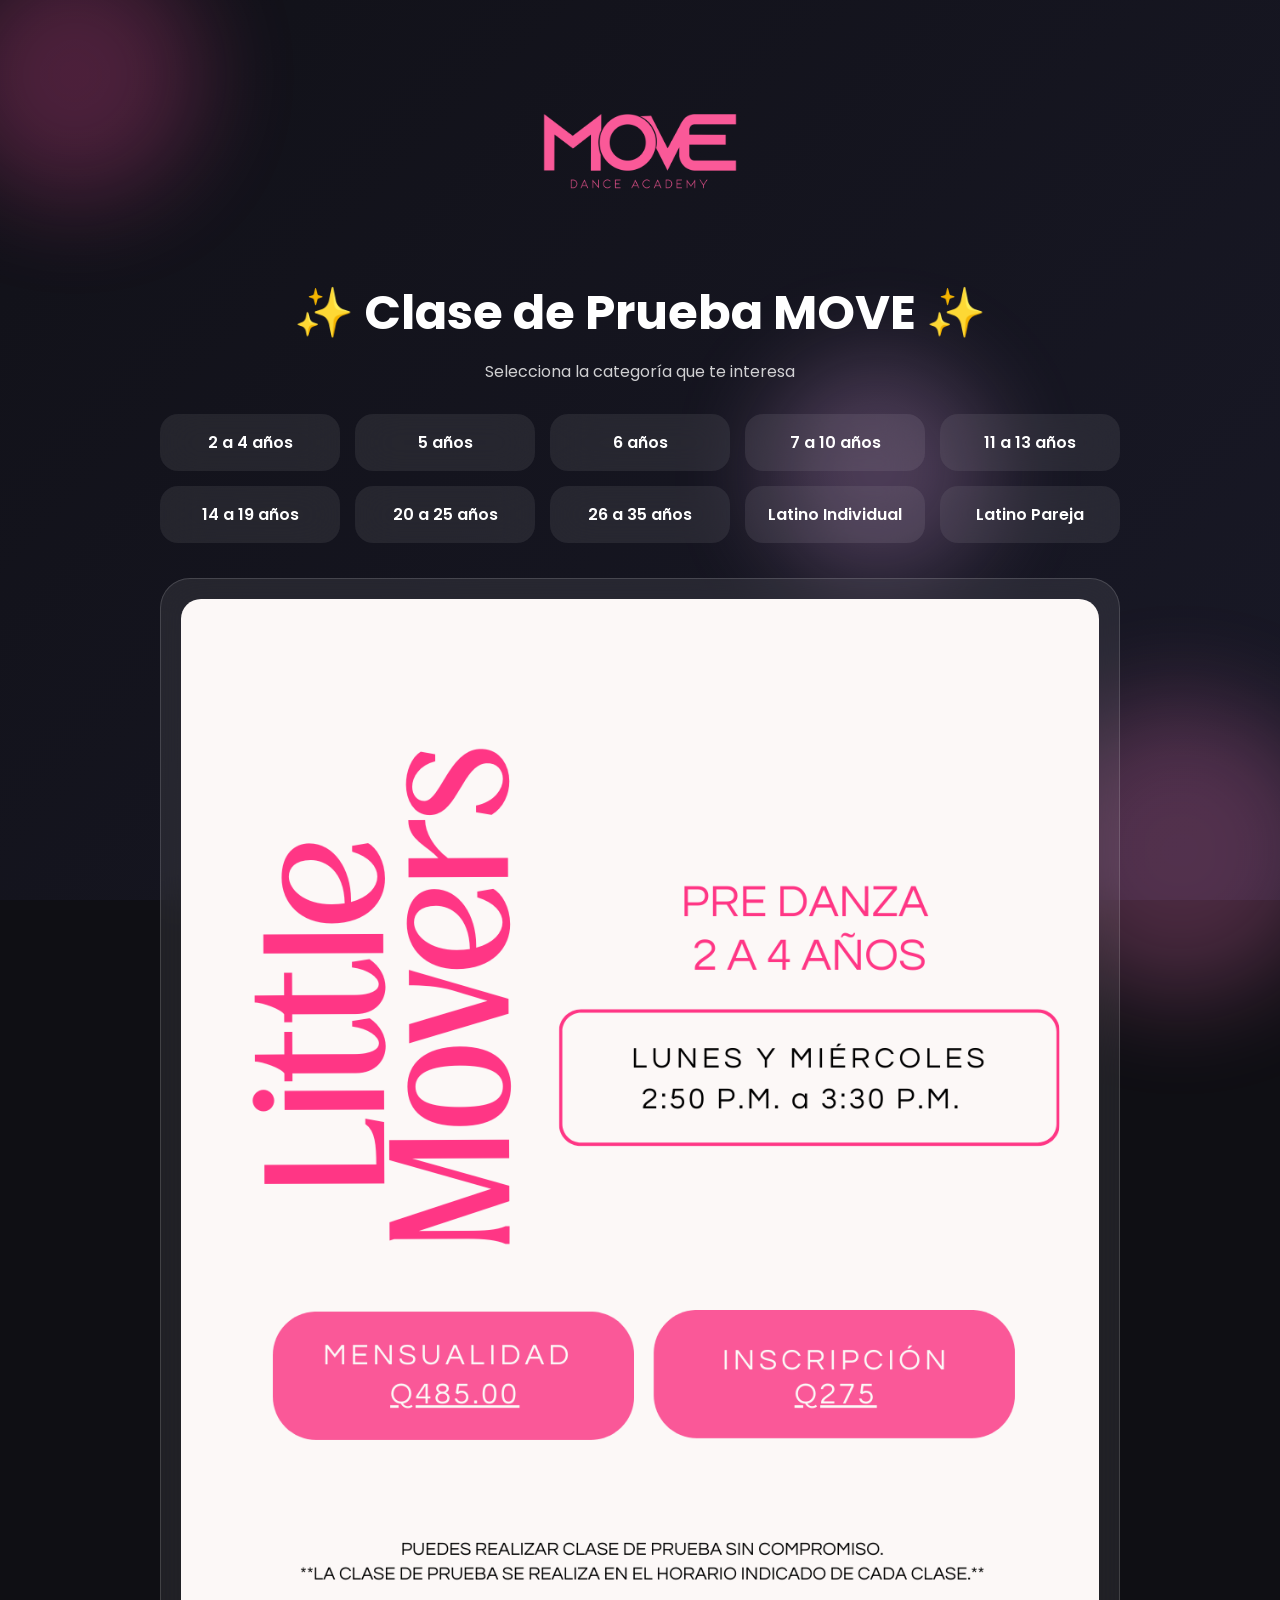
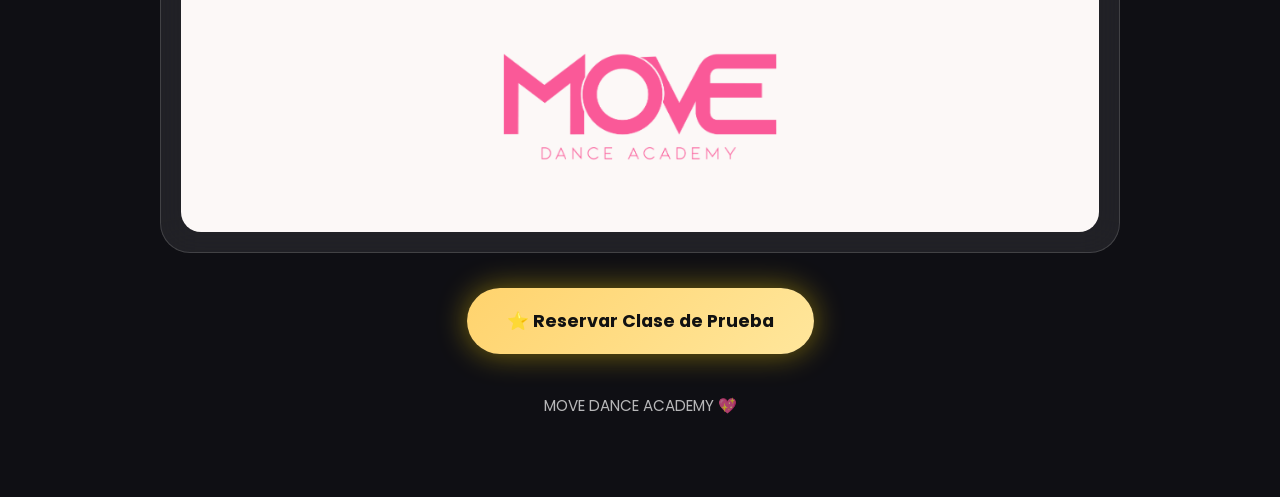
==== index.html @ 004f7cfc "Update index.html" ====
<!DOCTYPE html>
<html lang="es">
<head>
<meta charset="UTF-8">
<meta name="viewport" content="width=device-width, initial-scale=1.0">

<title>Clase de Prueba | MOVE Dance Academy</title>

<link rel="preconnect" href="https://fonts.googleapis.com">
<link rel="preconnect" href="https://fonts.gstatic.com" crossorigin>

<link href="https://fonts.googleapis.com/css2?family=Poppins:wght@300;400;500;600;700;800&display=swap" rel="stylesheet">

<link rel="stylesheet" href="styles.css">
</head>

<body>

<div class="background"></div>

<div class="floating floating1"></div>
<div class="floating floating2"></div>
<div class="floating floating3"></div>

<main class="container">

<img src="logo.png" class="logo" alt="MOVE">

<h1>✨ Clase de Prueba MOVE ✨</h1>

<p class="subtitle">
Selecciona la categoría que te interesa
</p>

<div class="buttons">

<button onclick="showImage('2a4.png')">
 2 a 4 años
</button>

<button onclick="showImage('5anos.png')">
 5 años
</button>

<button onclick="showImage('6anos.png')">
 6 años
</button>

<button onclick="showImage('7a10.png')">
 7 a 10 años
</button>

<button onclick="showImage('11a13.png')">
 11 a 13 años
</button>

<button onclick="showImage('14a19.png')">
 14 a 19 años
</button>

<button onclick="showImage('20a25.png')">
 20 a 25 años
</button>

<button onclick="showImage('26a35.png')">
 26 a 35 años
</button>

<button onclick="showImage('latino-individual.png')">
 Latino Individual
</button>

<button onclick="showImage('latino-pareja.png')">
 Latino Pareja
</button>

</div>

<div class="image-card">

<img
id="scheduleImage"
src="2a4.png"
alt="Horarios MOVE">

</div>

<a
class="trial-button"
href="https://airtable.com/appPEfqYLEyfLcRJE/pagK5FDekjquR8C4B/form"
target="_blank">

⭐ Reservar Clase de Prueba

</a>

<div class="footer">

MOVE DANCE ACADEMY 💖

</div>

</main>

<script src="script.js"></script>

</body>
</html>
---- styles.css ----
*{
margin:0;
padding:0;
box-sizing:border-box;
font-family:'Poppins',sans-serif;
}

body{
background:#0f0f14;
overflow-x:hidden;
min-height:100vh;
color:white;
}

.background{
position:fixed;
inset:0;
background:
linear-gradient(
135deg,
#111118,
#1b1b2b,
#2c1d33,
#111118
);
background-size:400% 400%;
animation:bgMove 15s ease infinite;
z-index:-3;
}

@keyframes bgMove{
0%{background-position:0% 50%;}
50%{background-position:100% 50%;}
100%{background-position:0% 50%;}
}

.floating{
position:fixed;
border-radius:50%;
filter:blur(50px);
opacity:.25;
z-index:-2;
}

.floating1{
width:250px;
height:250px;
background:#ff4fa3;
top:-50px;
left:-50px;
animation:float1 10s ease-in-out infinite;
}

.floating2{
width:300px;
height:300px;
background:#ff7cc5;
bottom:-100px;
right:-50px;
animation:float2 14s ease-in-out infinite;
}

.floating3{
width:220px;
height:220px;
background:#f7b6ff;
top:40%;
left:60%;
animation:float3 12s ease-in-out infinite;
}

@keyframes float1{
50%{transform:translateY(80px);}
}

@keyframes float2{
50%{transform:translateY(-80px);}
}

@keyframes float3{
50%{
transform:
translate(-50px,50px);
}
}

.container{
width:min(1000px,95%);
margin:auto;
padding:40px 20px 80px;
text-align:center;
}

.logo{
width:280px;
max-width:80%;
margin-bottom:20px;

animation:logoFloat 4s ease-in-out infinite;
}

@keyframes logoFloat{
50%{
transform:translateY(-12px);
}
}

h1{
font-size:clamp(2rem,5vw,3rem);
margin-bottom:10px;
}

.subtitle{
opacity:.8;
margin-bottom:30px;
}

.buttons{
display:grid;
grid-template-columns:
repeat(auto-fit,minmax(180px,1fr));
gap:15px;
margin-bottom:35px;
}

.buttons button{

border:none;

cursor:pointer;

padding:16px;

border-radius:18px;

background:rgba(255,255,255,.08);

backdrop-filter:blur(20px);

color:white;

font-size:1rem;

font-weight:600;

transition:.3s;
}

.buttons button:hover{

transform:translateY(-4px);

background:rgba(255,255,255,.15);

box-shadow:
0 10px 30px rgba(255,79,163,.35);
}

.image-card{

background:rgba(255,255,255,.08);

backdrop-filter:blur(20px);

border:1px solid rgba(255,255,255,.15);

border-radius:30px;

padding:20px;

margin-bottom:35px;
}

.image-card img{

width:100%;

border-radius:20px;

display:block;
}

.trial-button{

display:inline-block;

padding:20px 40px;

border-radius:999px;

text-decoration:none;

font-weight:700;

font-size:1.1rem;

color:#111;

background:
linear-gradient(
135deg,
#ffd36d,
#fff0b3,
#ffd36d
);

background-size:300% 300%;

animation:goldGlow 4s linear infinite;

box-shadow:
0 0 30px rgba(255,215,0,.45);

transition:.3s;
}

.trial-button:hover{

transform:scale(1.05);
}

@keyframes goldGlow{

0%{
background-position:0% 50%;
}

100%{
background-position:100% 50%;
}
}

.footer{

margin-top:40px;

opacity:.7;

font-size:.95rem;
}

@media(max-width:768px){

.logo{
width:220px;
}

.buttons{
grid-template-columns:1fr;
}
}
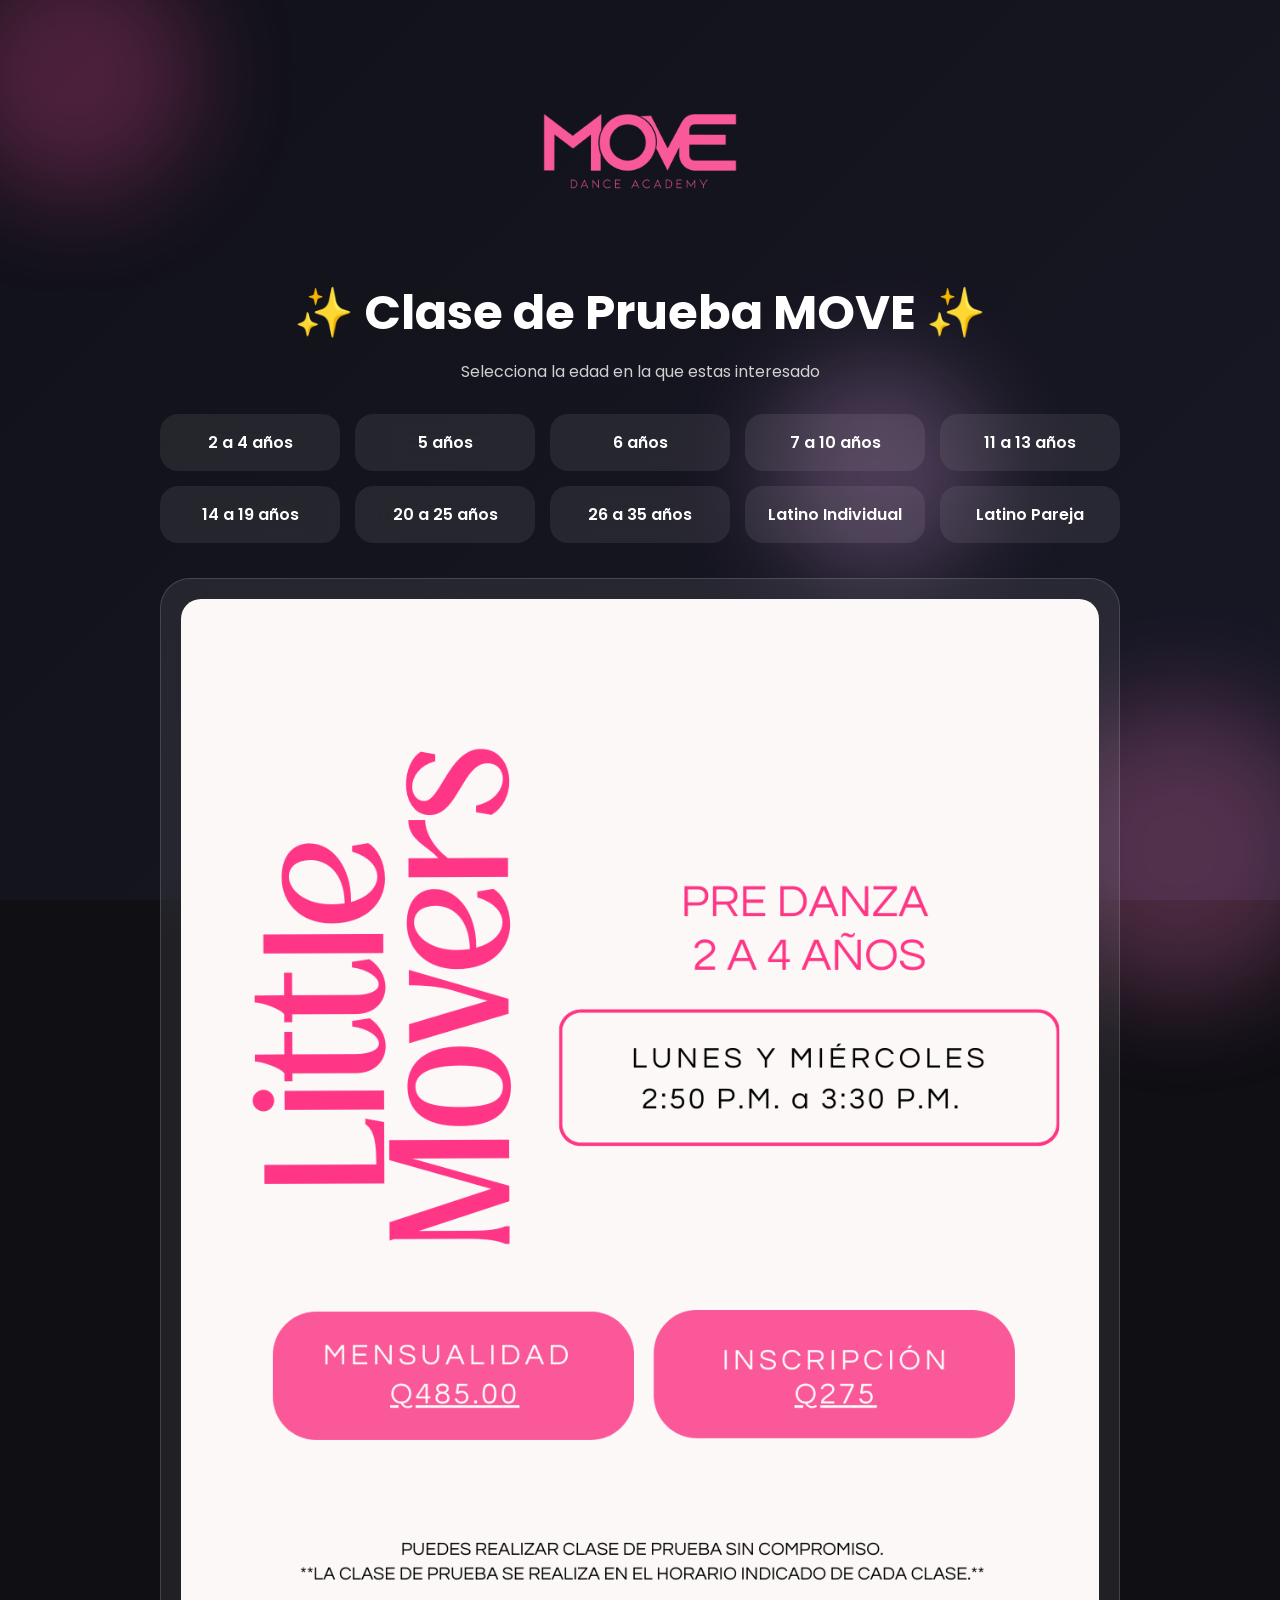
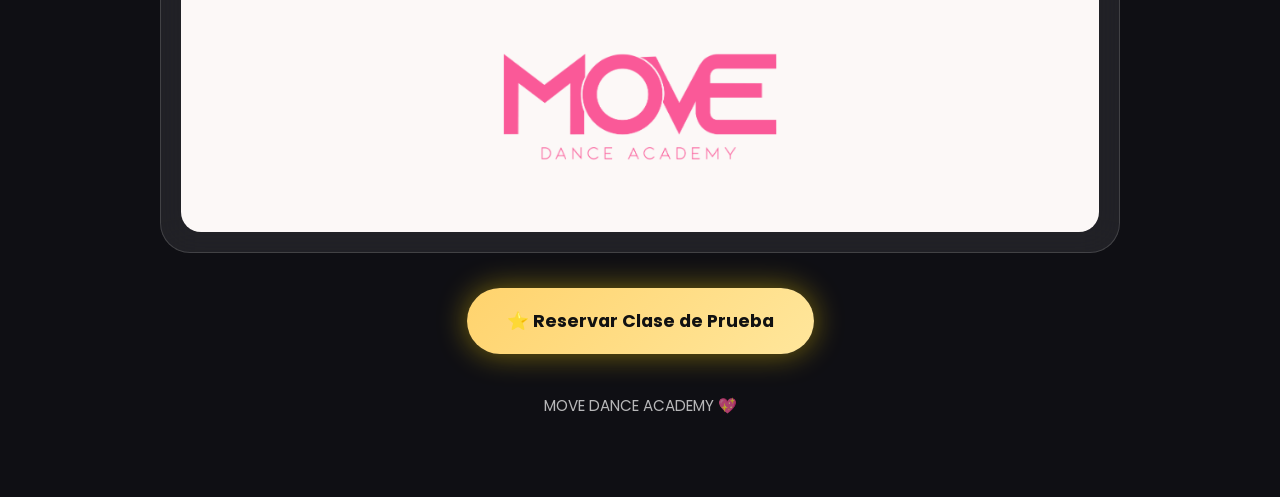
==== commit 4a1963f2: "Update index.html" ====
--- a/index.html
+++ b/index.html
@@ -29,7 +29,7 @@
 <h1>✨ Clase de Prueba MOVE ✨</h1>
 
 <p class="subtitle">
-Selecciona la categoría que te interesa
+Selecciona la edad en la que estas interesado
 </p>
 
 <div class="buttons">
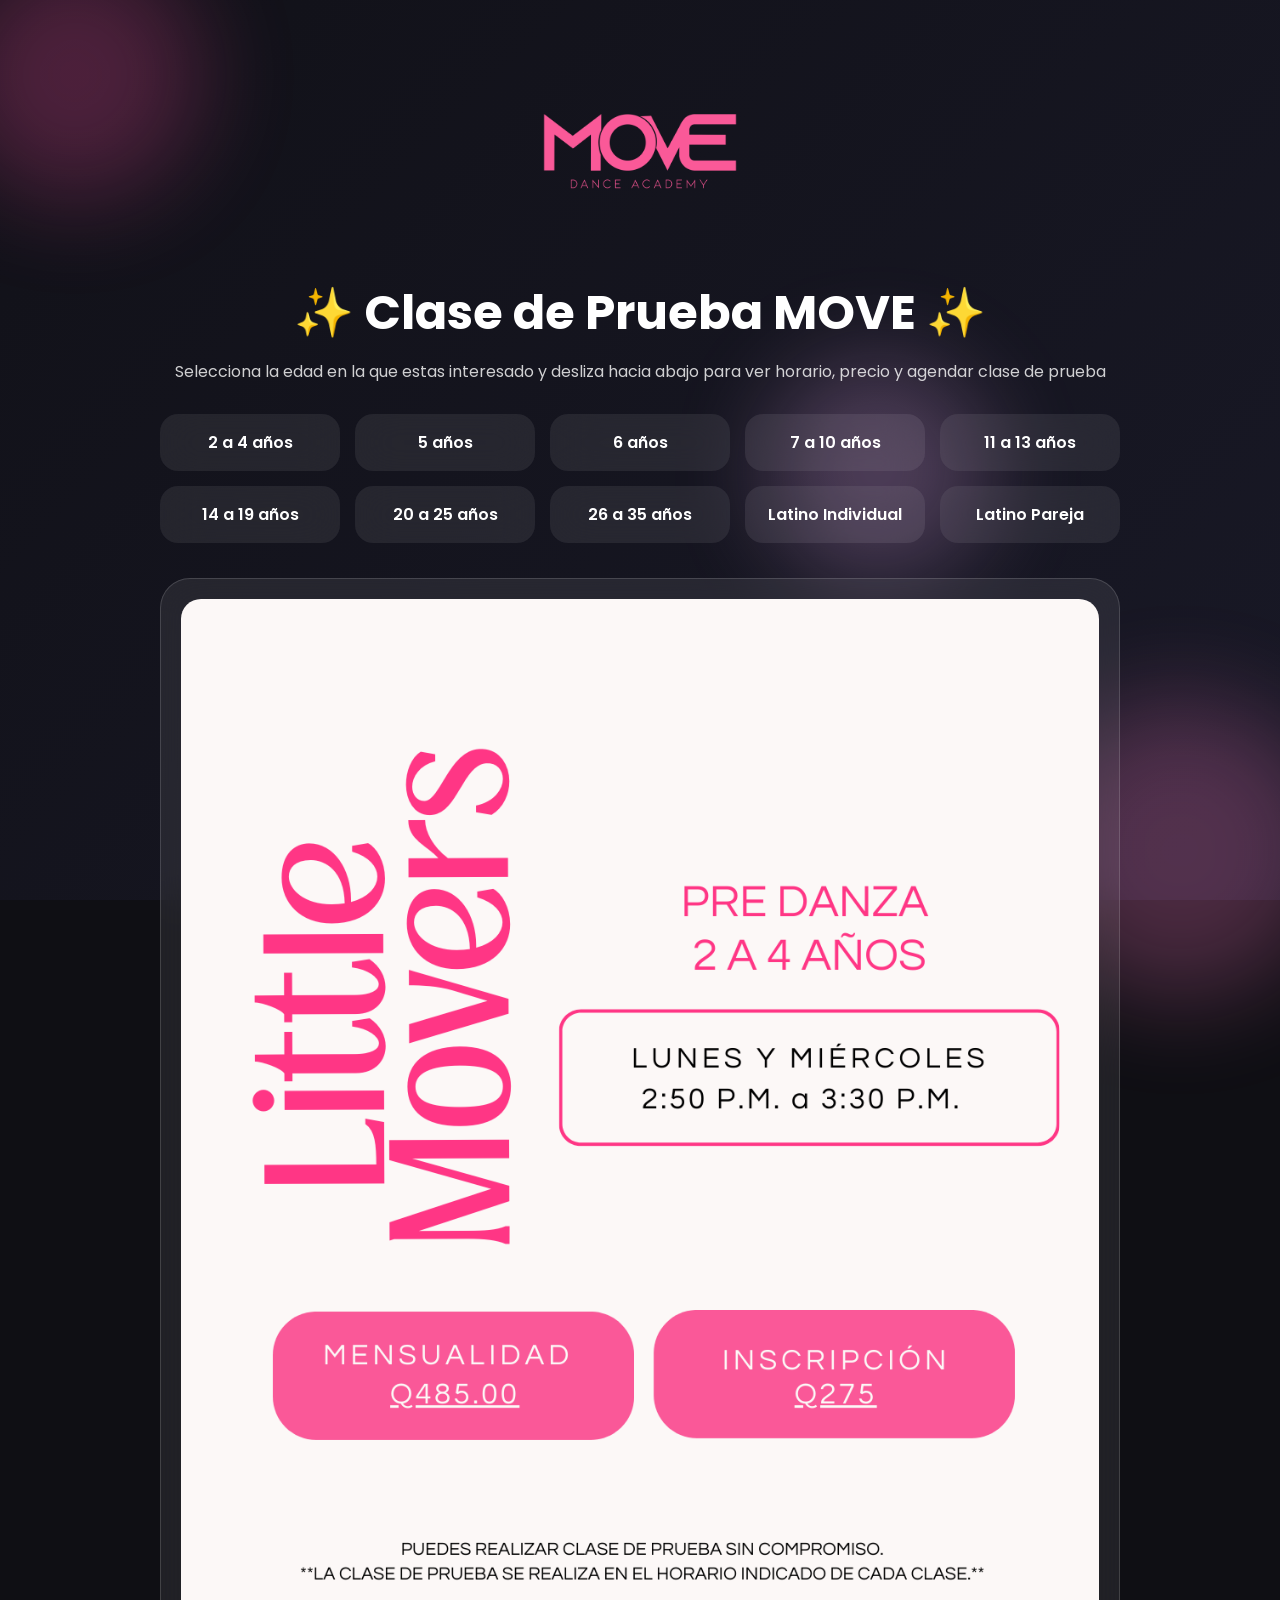
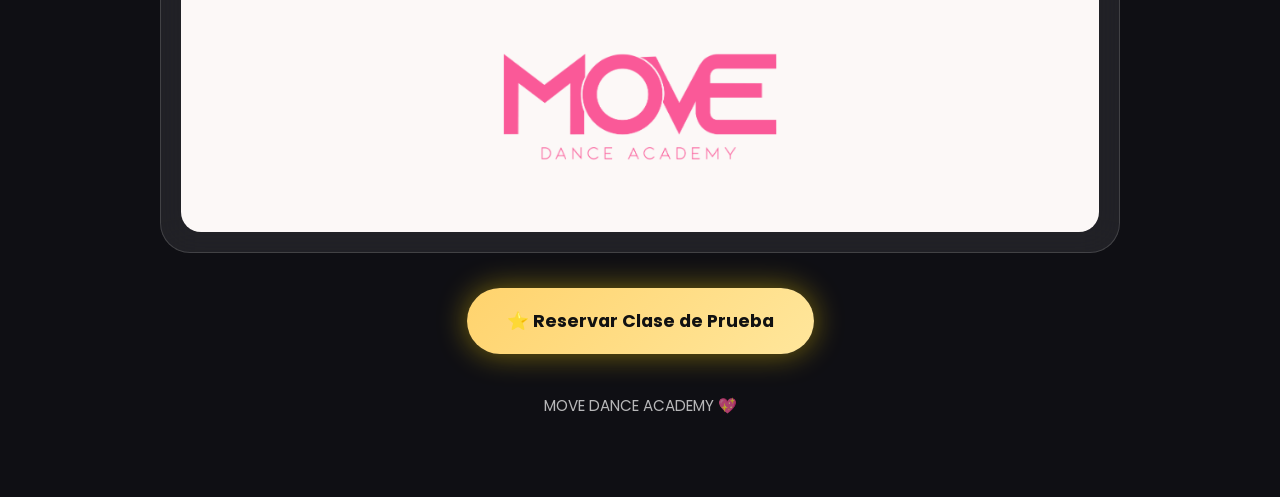
==== commit c45cb360: "Update index.html" ====
--- a/index.html
+++ b/index.html
@@ -29,7 +29,7 @@
 <h1>✨ Clase de Prueba MOVE ✨</h1>
 
 <p class="subtitle">
-Selecciona la edad en la que estas interesado
+Selecciona la edad en la que estas interesado y desliza hacia abajo para ver horario, precio y agendar clase de prueba
 </p>
 
 <div class="buttons">
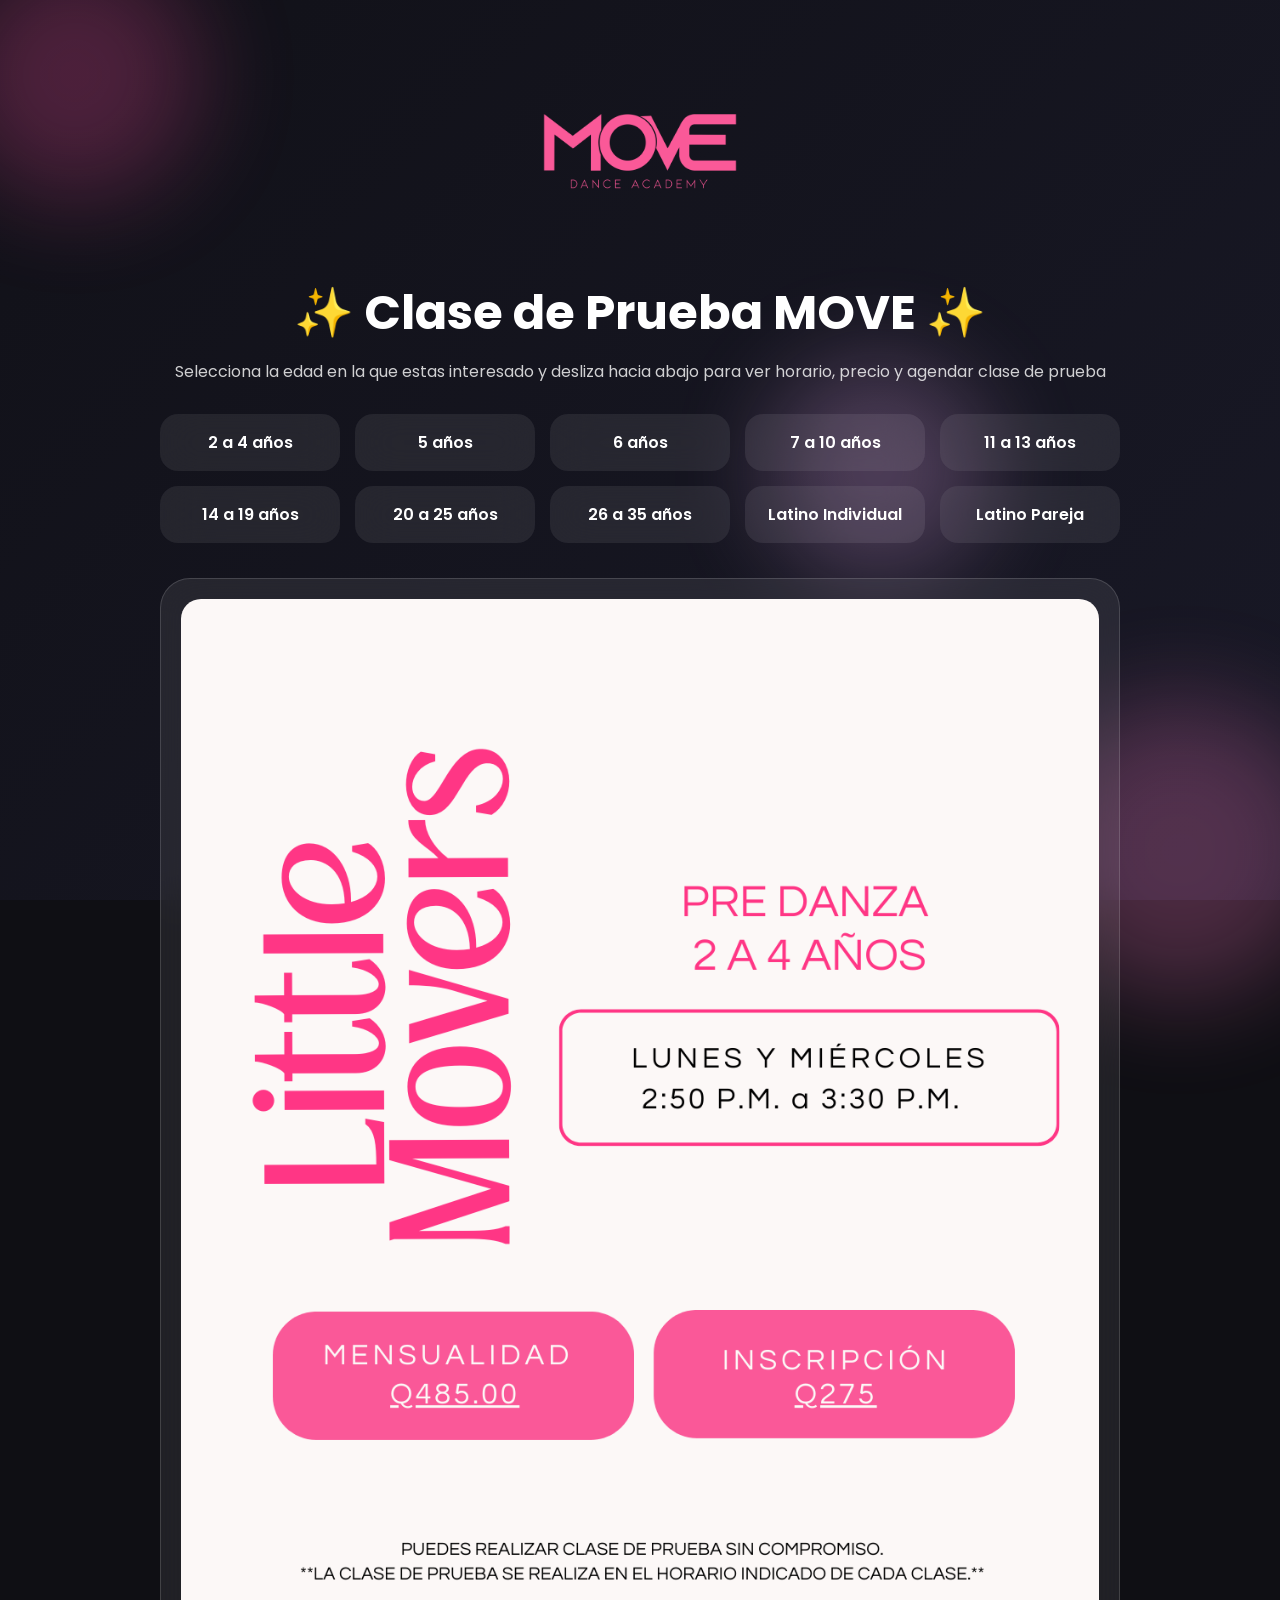
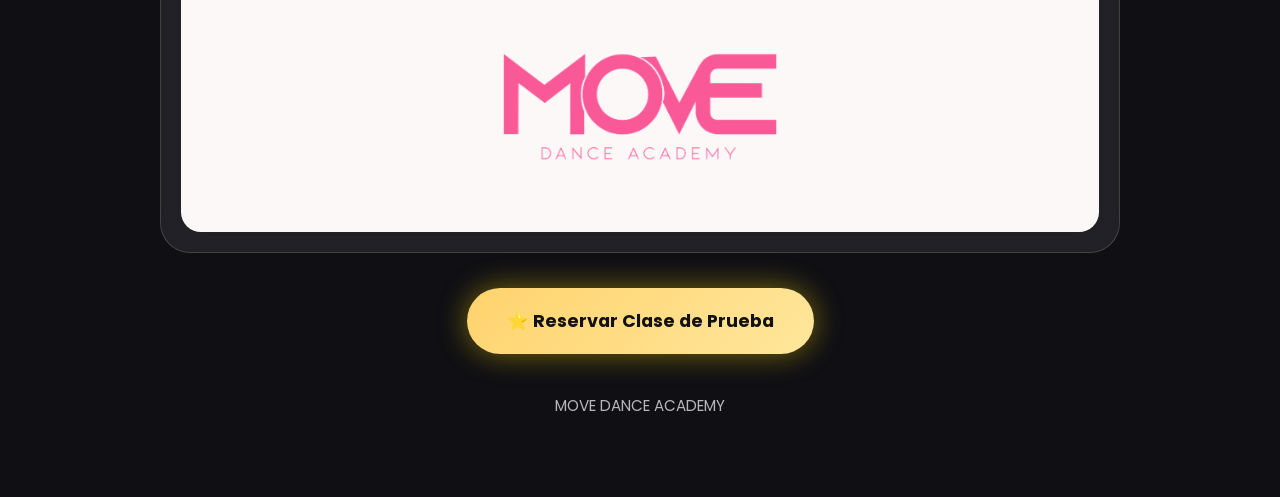
==== commit 1b0d36a8: "Update index.html" ====
--- a/index.html
+++ b/index.html
@@ -96,7 +96,7 @@
 
 <div class="footer">
 
-MOVE DANCE ACADEMY 💖
+MOVE DANCE ACADEMY 
 
 </div>
 
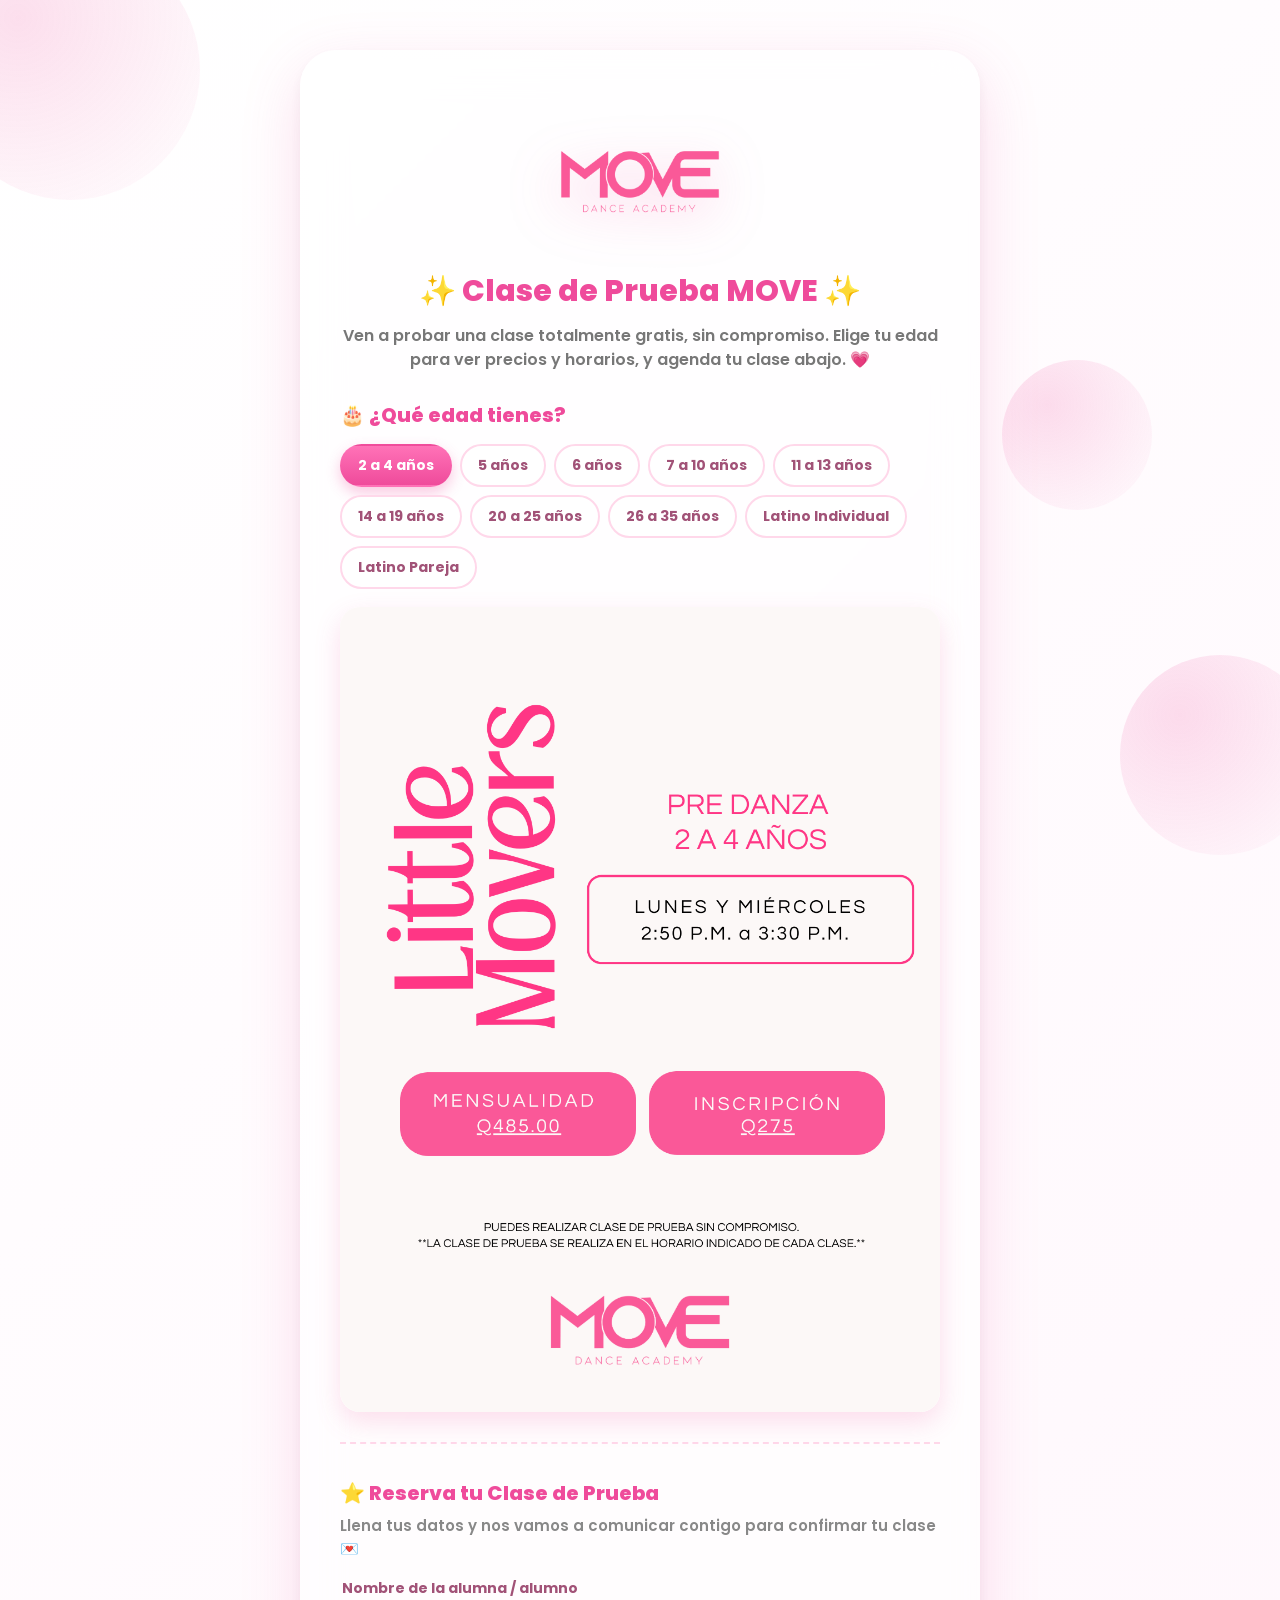
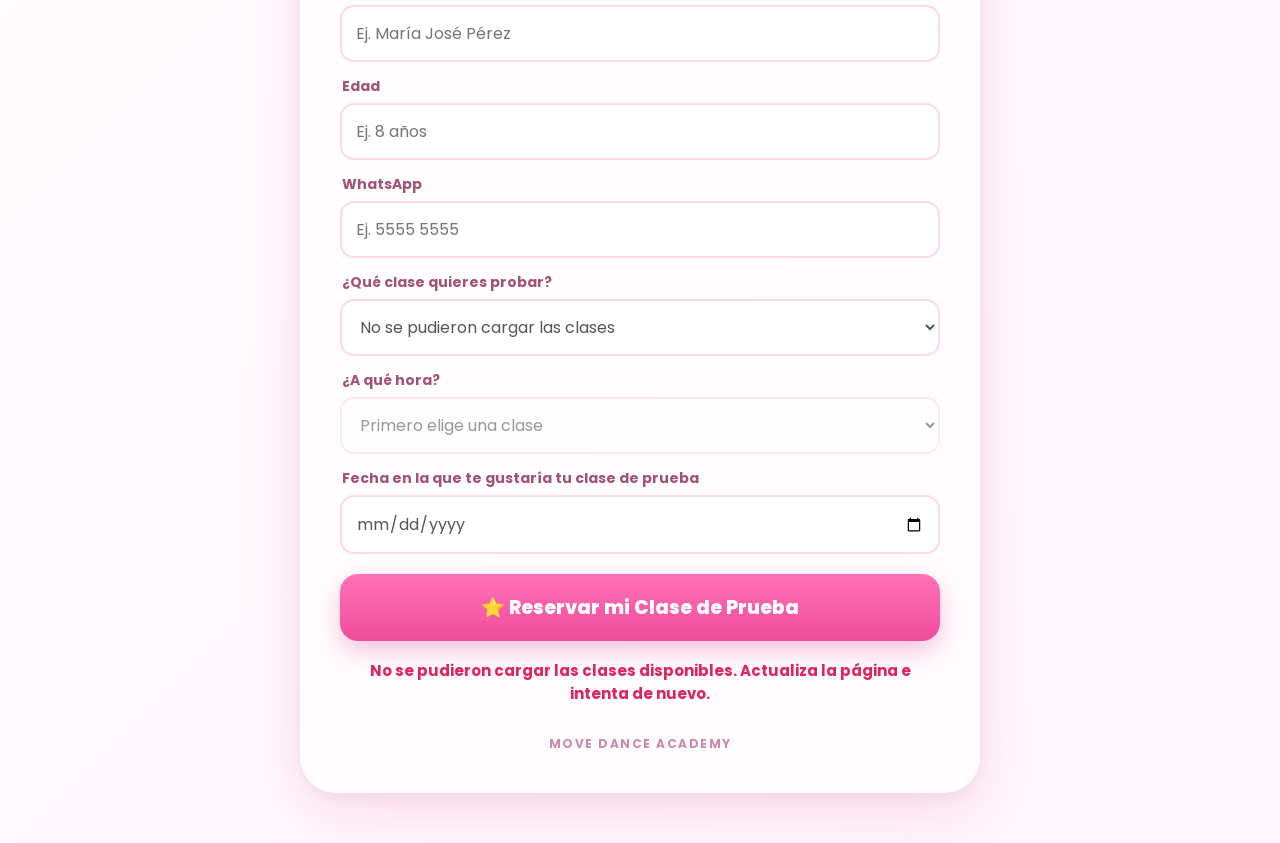
==== commit a48c4853: "Rename index (5).html to index.html" ====
--- a/index.html
+++ b/index.html
@@ -1,108 +1,108 @@
 <!DOCTYPE html>
 <html lang="es">
 <head>
-<meta charset="UTF-8">
-<meta name="viewport" content="width=device-width, initial-scale=1.0">
-
-<title>Clase de Prueba | MOVE Dance Academy</title>
-
-<link rel="preconnect" href="https://fonts.googleapis.com">
-<link rel="preconnect" href="https://fonts.gstatic.com" crossorigin>
-
-<link href="https://fonts.googleapis.com/css2?family=Poppins:wght@300;400;500;600;700;800&display=swap" rel="stylesheet">
-
-<link rel="stylesheet" href="styles.css">
+<meta charset="UTF-8" />
+<meta name="viewport" content="width=device-width, initial-scale=1.0, maximum-scale=1.0" />
+<title>Clase de Prueba — MOVE Dance Academy</title>
+<meta name="theme-color" content="#ef4b9b" />
+<meta name="description" content="Agenda tu clase de prueba gratis en MOVE Dance Academy." />
+<link rel="preconnect" href="https://fonts.googleapis.com" />
+<link rel="preconnect" href="https://fonts.gstatic.com" crossorigin />
+<link href="https://fonts.googleapis.com/css2?family=Poppins:wght@400;600;700;800&display=swap" rel="stylesheet" />
+<link rel="stylesheet" href="styles.css" />
 </head>
-
 <body>
 
-<div class="background"></div>
+<div class="fondo-decorado">
+  <div class="burbuja burbuja-1"></div>
+  <div class="burbuja burbuja-2"></div>
+  <div class="burbuja burbuja-3"></div>
+</div>
 
-<div class="floating floating1"></div>
-<div class="floating floating2"></div>
-<div class="floating floating3"></div>
+<div class="container">
 
-<main class="container">
+  <img src="logo.png" alt="MOVE Dance Academy" class="logo" />
+  <div class="title">✨ Clase de Prueba MOVE ✨</div>
+  <p class="subtitulo">Ven a probar una clase totalmente gratis, sin compromiso. Elige tu edad para ver precios y horarios, y agenda tu clase abajo. 💗</p>
 
-<img src="logo.png" class="logo" alt="MOVE">
+  <!-- ============ SELECTOR DE EDAD / PRECIOS ============ -->
+  <section class="seccion-edades">
+    <p class="seccion-titulo">🎂 ¿Qué edad tienes?</p>
+    <div class="grid-edades" id="gridEdades">
+      <button class="chip-edad activa" data-img="2a4">2 a 4 años</button>
+      <button class="chip-edad" data-img="5anos">5 años</button>
+      <button class="chip-edad" data-img="6anos">6 años</button>
+      <button class="chip-edad" data-img="7a10">7 a 10 años</button>
+      <button class="chip-edad" data-img="11a13">11 a 13 años</button>
+      <button class="chip-edad" data-img="14a19">14 a 19 años</button>
+      <button class="chip-edad" data-img="20a25">20 a 25 años</button>
+      <button class="chip-edad" data-img="26a35">26 a 35 años</button>
+      <button class="chip-edad" data-img="latino-individual">Latino Individual</button>
+      <button class="chip-edad" data-img="latino-pareja">Latino Pareja</button>
+    </div>
 
-<h1>✨ Clase de Prueba MOVE ✨</h1>
+    <div class="tarjeta-imagen">
+      <img id="imagenPrecios" src="2a4.png" alt="Precios y horarios" />
+    </div>
+  </section>
 
-<p class="subtitle">
-Selecciona la edad en la que estas interesado y desliza hacia abajo para ver horario, precio y agendar clase de prueba
-</p>
+  <!-- ============ FORMULARIO DE RESERVA ============ -->
+  <section class="seccion-form">
+    <p class="seccion-titulo">⭐ Reserva tu Clase de Prueba</p>
+    <p class="seccion-descripcion">Llena tus datos y nos vamos a comunicar contigo para confirmar tu clase 💌</p>
 
-<div class="buttons">
+    <form id="formPrueba">
+      <label class="campo">
+        <span>Nombre de la alumna / alumno</span>
+        <input type="text" id="inputAlumna" placeholder="Ej. María José Pérez" required autocomplete="name" />
+      </label>
 
-<button onclick="showImage('2a4.png')">
- 2 a 4 años
-</button>
+      <label class="campo">
+        <span>Edad</span>
+        <input type="text" id="inputEdad" placeholder="Ej. 8 años" required inputmode="numeric" />
+      </label>
 
-<button onclick="showImage('5anos.png')">
- 5 años
-</button>
+      <label class="campo">
+        <span>WhatsApp</span>
+        <input type="tel" id="inputTelefono" placeholder="Ej. 5555 5555" required autocomplete="tel" />
+      </label>
 
-<button onclick="showImage('6anos.png')">
- 6 años
-</button>
+      <label class="campo">
+        <span>¿Qué clase quieres probar?</span>
+        <select id="selectClase" required>
+          <option value="" disabled selected>Cargando clases...</option>
+        </select>
+      </label>
 
-<button onclick="showImage('7a10.png')">
- 7 a 10 años
-</button>
+      <label class="campo">
+        <span>¿A qué hora?</span>
+        <select id="selectHora" required disabled>
+          <option value="" disabled selected>Primero elige una clase</option>
+        </select>
+      </label>
 
-<button onclick="showImage('11a13.png')">
- 11 a 13 años
-</button>
+      <label class="campo">
+        <span>Fecha en la que te gustaría tu clase de prueba</span>
+        <input type="date" id="inputFecha" required />
+      </label>
 
-<button onclick="showImage('14a19.png')">
- 14 a 19 años
-</button>
+      <button type="submit" class="btn-reservar" id="btnReservar">⭐ Reservar mi Clase de Prueba</button>
 
-<button onclick="showImage('20a25.png')">
- 20 a 25 años
-</button>
+      <p class="mensaje-error" id="mensajeErrorPrueba"></p>
+    </form>
 
-<button onclick="showImage('26a35.png')">
- 26 a 35 años
-</button>
+    <div class="tarjeta-exito" id="tarjetaExito" hidden>
+      <p class="exito-emoji">🎉</p>
+      <p class="exito-titulo">¡Todo listo!</p>
+      <p class="exito-texto">Gracias por agendar tu clase de prueba. Te escribimos por WhatsApp para confirmarte la clase, o para reagendarte si ese día no se puede. ¡Nos vemos pronto en la pista! 💃🕺</p>
+      <button class="btn-secundario" id="btnAgendarOtra">Agendar otra clase</button>
+    </div>
+  </section>
 
-<button onclick="showImage('latino-individual.png')">
- Latino Individual
-</button>
-
-<button onclick="showImage('latino-pareja.png')">
- Latino Pareja
-</button>
+  <p class="footer">MOVE DANCE ACADEMY</p>
 
 </div>
 
-<div class="image-card">
-
-<img
-id="scheduleImage"
-src="2a4.png"
-alt="Horarios MOVE">
-
-</div>
-
-<a
-class="trial-button"
-href="https://airtable.com/appPEfqYLEyfLcRJE/pagK5FDekjquR8C4B/form"
-target="_blank">
-
-⭐ Reservar Clase de Prueba
-
-</a>
-
-<div class="footer">
-
-MOVE DANCE ACADEMY 
-
-</div>
-
-</main>
-
 <script src="script.js"></script>
-
 </body>
 </html>
--- a/styles.css
+++ b/styles.css
@@ -1,251 +1,340 @@
+/* ===================================================
+   MOVE — CLASE DE PRUEBA
+   Mismo lenguaje visual que el Portal de Alumnas
+=================================================== */
+
 *{
 margin:0;
 padding:0;
 box-sizing:border-box;
-font-family:'Poppins',sans-serif;
+font-family:"Poppins",sans-serif;
+}
+
+[hidden]{
+display:none !important;
+}
+
+html{
+width:100%;
+min-height:100%;
 }
 
 body{
-background:#0f0f14;
+width:100%;
+min-height:100dvh;
+overflow-y:auto;
 overflow-x:hidden;
-min-height:100vh;
-color:white;
-}
-
-.background{
-position:fixed;
-inset:0;
-background:
-linear-gradient(
-135deg,
-#111118,
-#1b1b2b,
-#2c1d33,
-#111118
-);
+display:flex;
+justify-content:center;
+align-items:flex-start;
+padding:30px 20px;
+background:linear-gradient(-45deg,#ffffff,#fff4fb,#ffe9f5,#fff6fc,#ffffff);
 background-size:400% 400%;
-animation:bgMove 15s ease infinite;
-z-index:-3;
-}
-
-@keyframes bgMove{
+animation:gradientMove 18s ease infinite;
+position:relative;
+}
+
+@keyframes gradientMove{
 0%{background-position:0% 50%;}
 50%{background-position:100% 50%;}
 100%{background-position:0% 50%;}
 }
 
-.floating{
+/*=====================================
+FONDO DECORADO
+=====================================*/
+
+.fondo-decorado{
 position:fixed;
+inset:0;
+overflow:hidden;
+z-index:0;
+pointer-events:none;
+}
+
+.burbuja{
+position:absolute;
 border-radius:50%;
-filter:blur(50px);
-opacity:.25;
-z-index:-2;
-}
-
-.floating1{
-width:250px;
-height:250px;
-background:#ff4fa3;
-top:-50px;
-left:-50px;
-animation:float1 10s ease-in-out infinite;
-}
-
-.floating2{
-width:300px;
-height:300px;
-background:#ff7cc5;
-bottom:-100px;
-right:-50px;
-animation:float2 14s ease-in-out infinite;
-}
-
-.floating3{
-width:220px;
-height:220px;
-background:#f7b6ff;
-top:40%;
-left:60%;
-animation:float3 12s ease-in-out infinite;
-}
-
-@keyframes float1{
-50%{transform:translateY(80px);}
-}
-
-@keyframes float2{
-50%{transform:translateY(-80px);}
-}
-
-@keyframes float3{
-50%{
-transform:
-translate(-50px,50px);
-}
-}
+background:radial-gradient(circle at 30% 30%, rgba(239,75,155,.18), rgba(239,75,155,0));
+animation:flotar 10s ease-in-out infinite;
+}
+
+.burbuja-1{ width:260px; height:260px; top:-60px; left:-60px; }
+.burbuja-2{ width:200px; height:200px; bottom:5%; right:-40px; animation-delay:2s; }
+.burbuja-3{ width:150px; height:150px; top:40%; right:10%; animation-delay:4s; }
+
+@keyframes flotar{
+0%,100%{ transform:translateY(0) scale(1); }
+50%{ transform:translateY(-20px) scale(1.05); }
+}
+
+/*=====================================
+CONTAINER
+=====================================*/
 
 .container{
-width:min(1000px,95%);
+width:92%;
+max-width:620px;
+margin:20px auto;
+padding:clamp(22px,6vw,40px);
+border-radius:clamp(22px,5vw,36px);
+background:rgba(255,255,255,.6);
+backdrop-filter:blur(20px);
+-webkit-backdrop-filter:blur(20px);
+box-shadow:0 20px 60px rgba(239,75,155,.18), 0 6px 15px rgba(0,0,0,.05);
+text-align:center;
+position:relative;
+z-index:20;
+}
+
+.logo{
+width:75%;
+max-width:230px;
 margin:auto;
-padding:40px 20px 80px;
+display:block;
+margin-bottom:6px;
+filter:drop-shadow(0 15px 25px rgba(239,75,155,.25));
+}
+
+.title{
+font-size:clamp(21px,5.5vw,30px);
+font-weight:800;
+color:#ef4b9b;
+margin-top:6px;
+margin-bottom:10px;
+}
+
+.subtitulo{
+font-size:clamp(14px,3.8vw,16px);
+font-weight:600;
+color:#777;
+margin-bottom:28px;
+line-height:1.5;
+}
+
+.seccion-titulo{
+font-size:clamp(17px,4.6vw,20px);
+font-weight:800;
+color:#ef4b9b;
+margin-bottom:6px;
+text-align:left;
+}
+
+.seccion-descripcion{
+font-size:clamp(13px,3.5vw,15px);
+font-weight:600;
+color:#888;
+text-align:left;
+margin-bottom:18px;
+}
+
+/*=====================================
+SELECTOR DE EDAD
+=====================================*/
+
+.seccion-edades{
+margin-bottom:34px;
+padding-bottom:30px;
+border-bottom:2px dashed #ffd8ea;
+}
+
+.grid-edades{
+display:flex;
+flex-wrap:wrap;
+gap:8px;
+margin-top:14px;
+margin-bottom:18px;
+}
+
+.chip-edad{
+border:2px solid #ffd8ea;
+background:white;
+color:#a15277;
+border-radius:999px;
+padding:9px 16px;
+font-size:clamp(12.5px,3.2vw,14px);
+font-weight:700;
+font-family:inherit;
+cursor:pointer;
+transition:.18s;
+}
+
+.chip-edad:hover{
+border-color:#ef4b9b;
+}
+
+.chip-edad.activa{
+background:linear-gradient(180deg,#ff72b7,#ef4b9b);
+border-color:transparent;
+color:white;
+box-shadow:0 6px 14px rgba(239,75,155,.30);
+}
+
+.tarjeta-imagen{
+border-radius:20px;
+overflow:hidden;
+box-shadow:0 10px 26px rgba(239,75,155,.18);
+background:white;
+}
+
+.tarjeta-imagen img{
+width:100%;
+display:block;
+}
+
+/*=====================================
+FORMULARIO
+=====================================*/
+
+.seccion-form{
+text-align:left;
+}
+
+#formPrueba{
+display:flex;
+flex-direction:column;
+gap:14px;
+}
+
+.campo{
+display:flex;
+flex-direction:column;
+gap:6px;
+}
+
+.campo span{
+font-size:clamp(12.5px,3.3vw,14px);
+font-weight:700;
+color:#a15277;
+padding-left:2px;
+}
+
+.campo input,
+.campo select{
+border:2px solid #ffd8ea;
+border-radius:14px;
+padding:clamp(12px,3.5vw,14px);
+font-size:clamp(14.5px,4vw,16px);
+font-family:inherit;
+color:#555;
+background:white;
+outline:none;
+transition:.18s;
+width:100%;
+}
+
+.campo input:focus,
+.campo select:focus{
+border-color:#ef4b9b;
+box-shadow:0 0 0 3px rgba(239,75,155,.15);
+}
+
+.campo select:disabled{
+opacity:.6;
+cursor:not-allowed;
+}
+
+.btn-reservar{
+border:none;
+border-radius:18px;
+padding:clamp(15px,4.5vw,19px);
+font-size:clamp(16px,4.5vw,19px);
+font-weight:800;
+color:white;
+cursor:pointer;
+margin-top:6px;
+background:linear-gradient(180deg,#ff72b7,#ef4b9b);
+box-shadow:0 10px 24px rgba(239,75,155,.32);
+transition:.15s;
+}
+
+.btn-reservar:active:not(:disabled){ transform:scale(.97); }
+
+.btn-reservar:disabled{
+opacity:.55;
+cursor:not-allowed;
+box-shadow:none;
+}
+
+.mensaje-error{
+min-height:22px;
+color:#e0245e;
+font-weight:700;
+font-size:clamp(13px,3.5vw,15px);
 text-align:center;
-}
-
-.logo{
-width:280px;
-max-width:80%;
-margin-bottom:20px;
-
-animation:logoFloat 4s ease-in-out infinite;
-}
-
-@keyframes logoFloat{
-50%{
-transform:translateY(-12px);
-}
-}
-
-h1{
-font-size:clamp(2rem,5vw,3rem);
+margin-top:4px;
+}
+
+/*=====================================
+TARJETA DE ÉXITO
+=====================================*/
+
+.tarjeta-exito{
+text-align:center;
+padding:clamp(24px,6vw,34px) clamp(16px,5vw,26px);
+border-radius:22px;
+background:linear-gradient(180deg, rgba(255,255,255,.9), rgba(255,240,248,.9));
+box-shadow:0 14px 32px rgba(239,75,155,.20);
+animation:apareceExito .4s ease;
+}
+
+@keyframes apareceExito{
+from{ opacity:0; transform:translateY(10px) scale(.97); }
+to{ opacity:1; transform:translateY(0) scale(1); }
+}
+
+.exito-emoji{
+font-size:52px;
+margin-bottom:6px;
+}
+
+.exito-titulo{
+font-size:clamp(20px,5.5vw,26px);
+font-weight:800;
+color:#ef4b9b;
 margin-bottom:10px;
 }
 
-.subtitle{
-opacity:.8;
-margin-bottom:30px;
-}
-
-.buttons{
-display:grid;
-grid-template-columns:
-repeat(auto-fit,minmax(180px,1fr));
-gap:15px;
-margin-bottom:35px;
-}
-
-.buttons button{
-
-border:none;
-
+.exito-texto{
+font-size:clamp(14px,3.8vw,16px);
+font-weight:600;
+color:#777;
+line-height:1.55;
+margin-bottom:22px;
+}
+
+.btn-secundario{
+border:2px solid #ef4b9b;
+background:white;
+color:#ef4b9b;
+border-radius:16px;
+padding:clamp(11px,3.5vw,14px) clamp(20px,5vw,28px);
+font-size:clamp(14px,3.8vw,16px);
+font-weight:700;
+font-family:inherit;
 cursor:pointer;
-
-padding:16px;
-
-border-radius:18px;
-
-background:rgba(255,255,255,.08);
-
-backdrop-filter:blur(20px);
-
-color:white;
-
-font-size:1rem;
-
-font-weight:600;
-
-transition:.3s;
-}
-
-.buttons button:hover{
-
-transform:translateY(-4px);
-
-background:rgba(255,255,255,.15);
-
-box-shadow:
-0 10px 30px rgba(255,79,163,.35);
-}
-
-.image-card{
-
-background:rgba(255,255,255,.08);
-
-backdrop-filter:blur(20px);
-
-border:1px solid rgba(255,255,255,.15);
-
-border-radius:30px;
-
-padding:20px;
-
-margin-bottom:35px;
-}
-
-.image-card img{
-
-width:100%;
-
-border-radius:20px;
-
-display:block;
-}
-
-.trial-button{
-
-display:inline-block;
-
-padding:20px 40px;
-
-border-radius:999px;
-
-text-decoration:none;
-
-font-weight:700;
-
-font-size:1.1rem;
-
-color:#111;
-
-background:
-linear-gradient(
-135deg,
-#ffd36d,
-#fff0b3,
-#ffd36d
-);
-
-background-size:300% 300%;
-
-animation:goldGlow 4s linear infinite;
-
-box-shadow:
-0 0 30px rgba(255,215,0,.45);
-
-transition:.3s;
-}
-
-.trial-button:hover{
-
-transform:scale(1.05);
-}
-
-@keyframes goldGlow{
-
-0%{
-background-position:0% 50%;
-}
-
-100%{
-background-position:100% 50%;
-}
-}
+transition:.18s;
+}
+
+.btn-secundario:active{ transform:scale(.97); }
 
 .footer{
-
-margin-top:40px;
-
-opacity:.7;
-
-font-size:.95rem;
-}
-
-@media(max-width:768px){
-
-.logo{
-width:220px;
-}
-
-.buttons{
-grid-template-columns:1fr;
-}
-}
+margin-top:30px;
+font-size:12px;
+font-weight:700;
+letter-spacing:1.5px;
+color:#c98bab;
+text-align:center;
+}
+
+/*=====================================
+RESPONSIVE
+=====================================*/
+
+@media(max-width:360px){
+.container{ width:96%; margin:10px auto; }
+}
+
+@media(min-width:900px){
+.container{ max-width:680px; }
+}
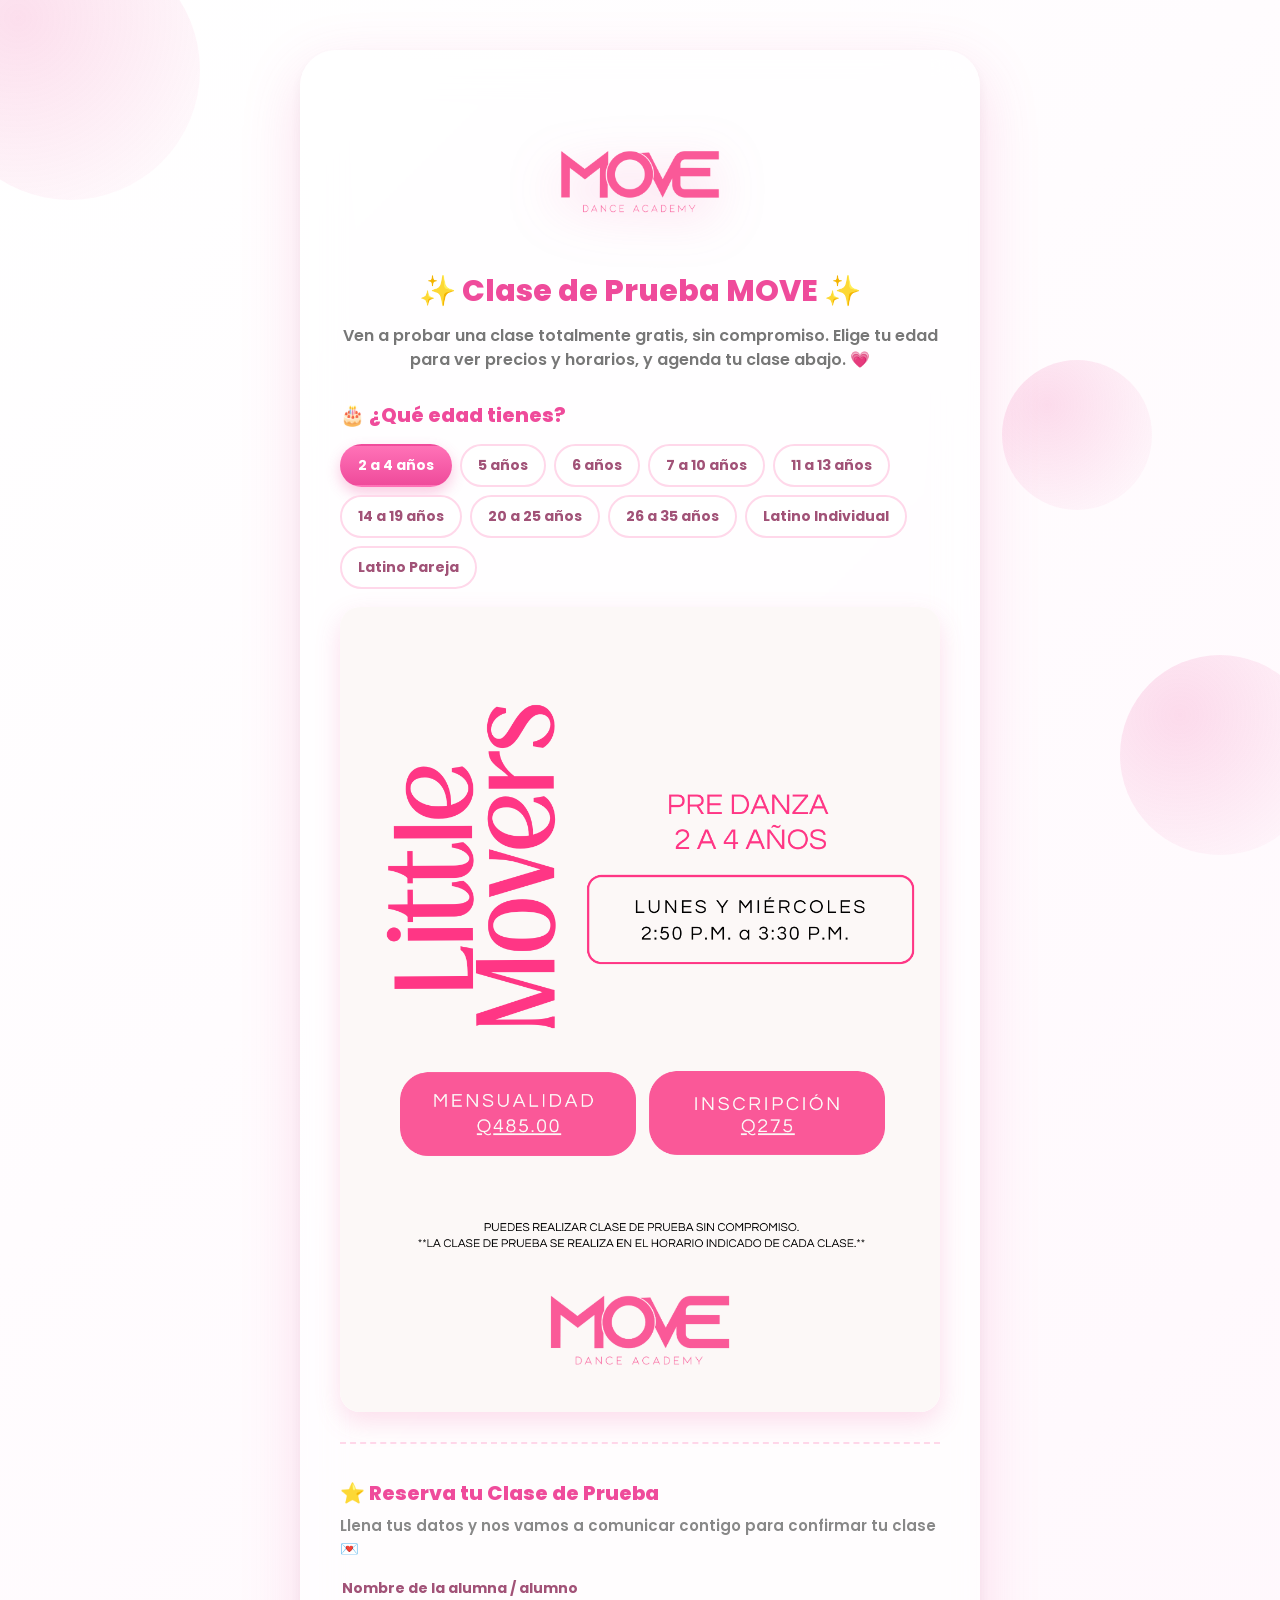
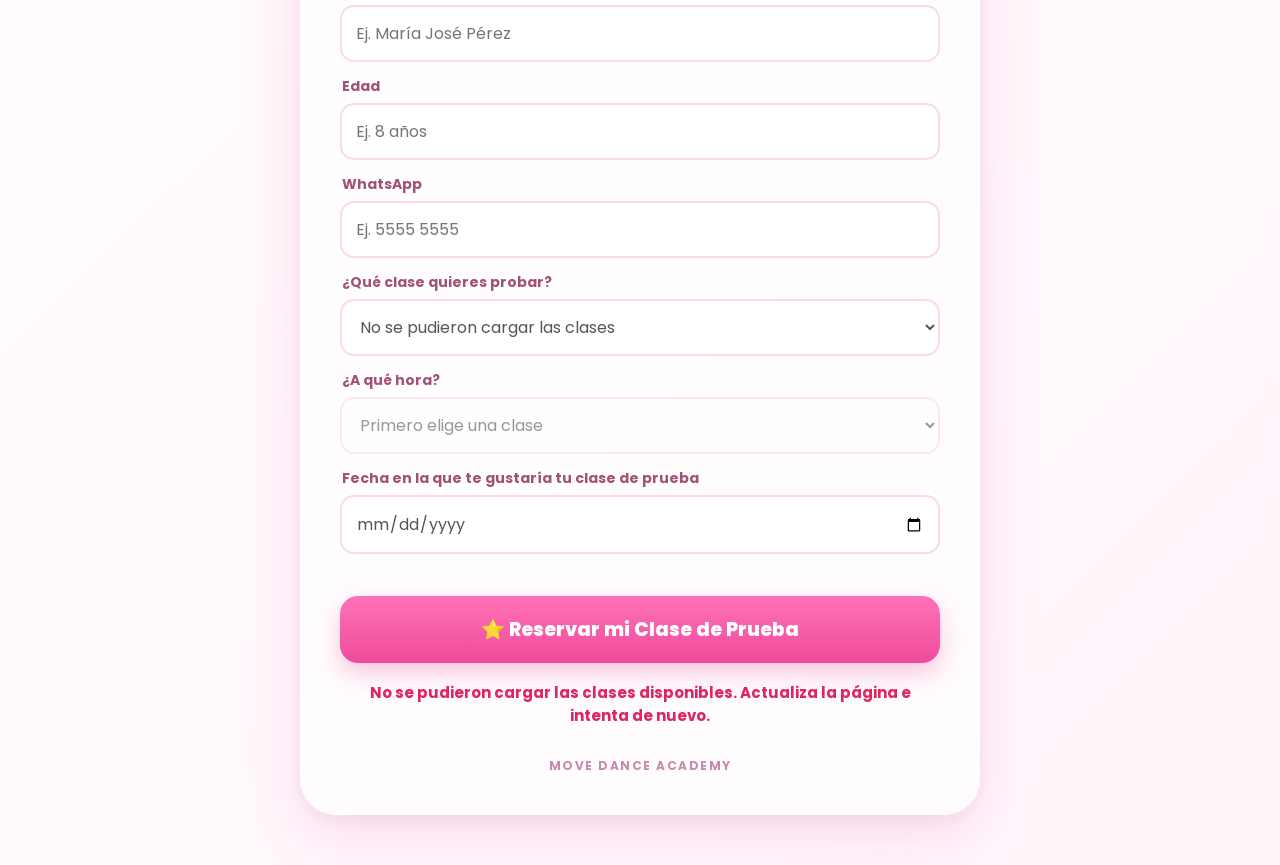
==== commit 5863ff32: "Rename index (6).html to index.html" ====
--- a/index.html
+++ b/index.html
@@ -84,6 +84,7 @@
       <label class="campo">
         <span>Fecha en la que te gustaría tu clase de prueba</span>
         <input type="date" id="inputFecha" required />
+        <small class="ayuda-fecha" id="ayudaFecha"></small>
       </label>
 
       <button type="submit" class="btn-reservar" id="btnReservar">⭐ Reservar mi Clase de Prueba</button>
--- a/styles.css
+++ b/styles.css
@@ -234,6 +234,14 @@
 cursor:not-allowed;
 }
 
+.ayuda-fecha{
+font-size:clamp(12px,3.2vw,13.5px);
+font-weight:600;
+color:#ef4b9b;
+padding-left:2px;
+min-height:16px;
+}
+
 .btn-reservar{
 border:none;
 border-radius:18px;
